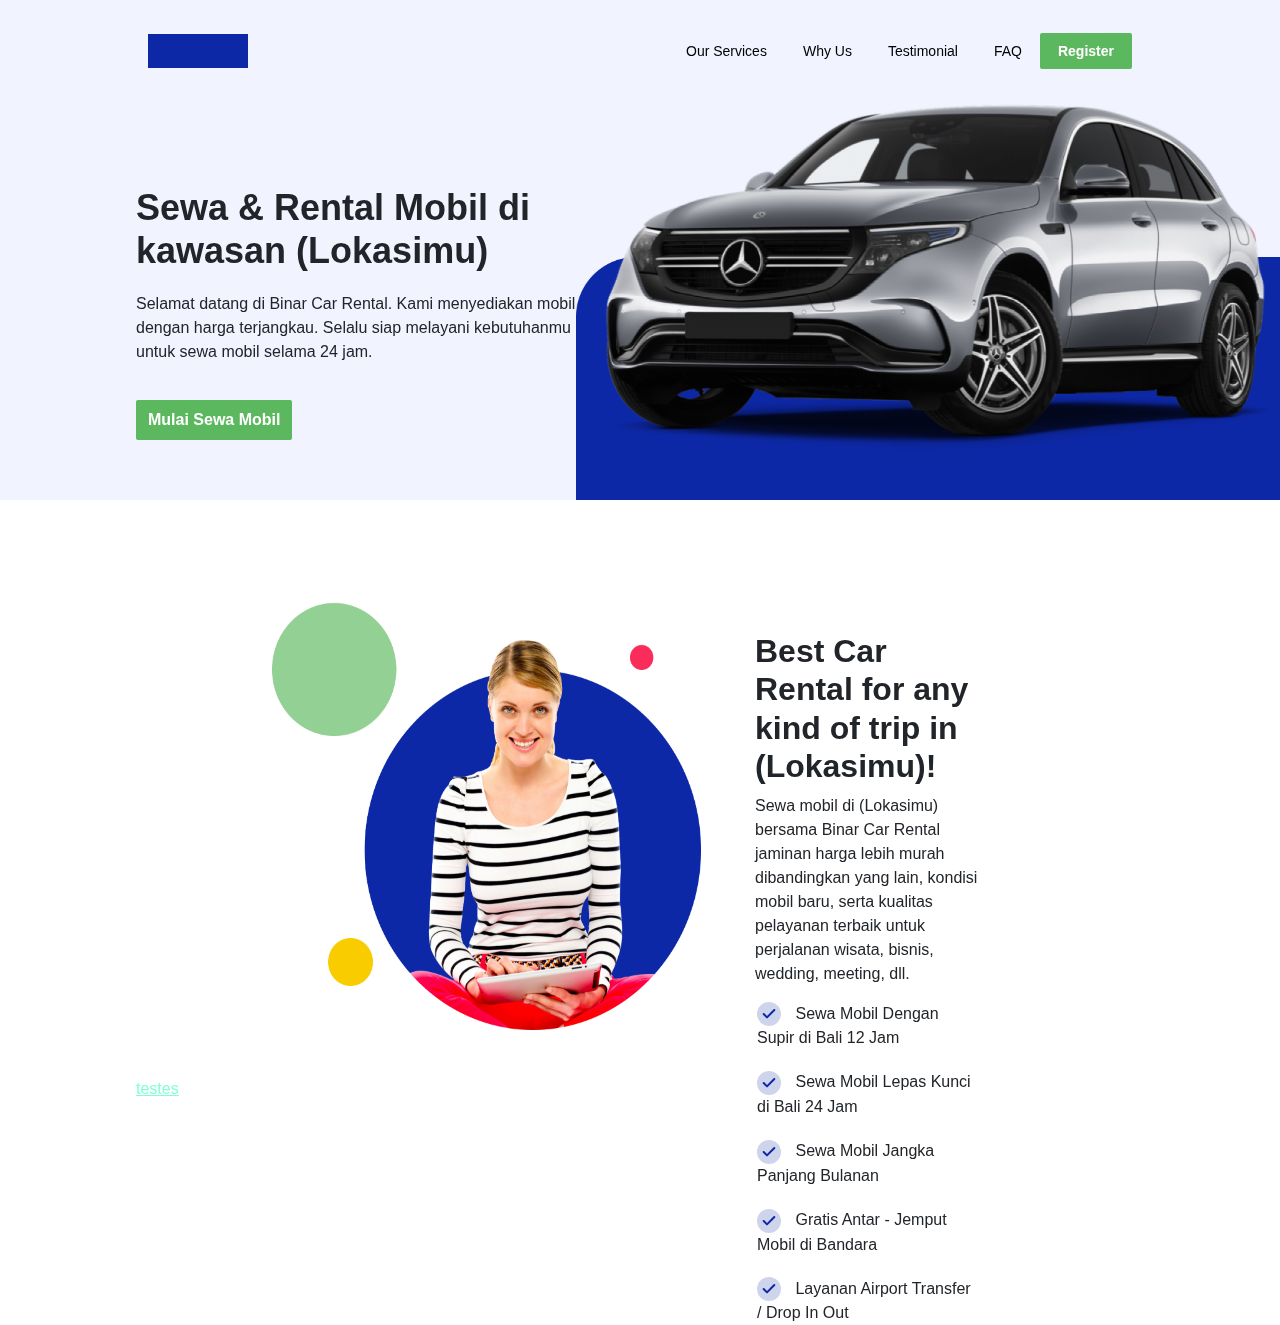
==== challenge-01/index.html @ a41c0e8f "First Commit" ====
<!DOCTYPE html>
<html lang="en">
<head>
    <meta charset="UTF-8">
    <meta name="viewport" content="width=device-width, initial-scale=1.0">
    <title>Document</title>
    <link rel="stylesheet" href="css/bootstrap.min.css">
    <link rel="stylesheet" href="css/style.css">
</head>
<body>
    <div id="hero">
        <nav id="container-navigation" class="navbar navbar-expand-lg">
            <div class="container-fluid">
                <a class="navbar-brand" href="#"></a>
                <button class="navbar-toggler" type="button" data-bs-toggle="collapse" data-bs-target="#navbarNav" aria-controls="navbarNav" aria-expanded="false" aria-label="Toggle navigation">
                    <span class="navbar-toggler-icon"></span>
                </button>            
                <div id="layer"></div>
                <div class="collapse navbar-collapse" id="navbarNav">
                    <ul class="navbar-nav ms-auto">
                        <li class="nav-item">
                            <a class="nav-link active" aria-current="page" href="#">Our Services</a>
                        </li>
                        <li class="nav-item ">
                            <a class="nav-link active" href="#">Why Us</a>
                        </li>
                        <li class="nav-item ">
                            <a class="nav-link active" href="#">Testimonial</a>
                        </li>
                        <li class="nav-item ">
                            <a class="nav-link active" >FAQ</a>
                        </li>
                        <li class="nav-item register-button">
                            <a class="nav-link active" href="#">Register</a>
                        </li>
                    </ul>
                </div>
                <div id="sidebar">
                    <div id="container-sidebar" class="none">
                        halo
                    </div>
                </div>
            </div>
        </nav>
        <div id="hero-content">
            <div id="hero-text">
                <h1>Sewa &amp; Rental Mobil di<br>
                    kawasan (Lokasimu)
                </h1>
                <p>
                    Selamat datang di Binar Car Rental. Kami menyediakan mobil kualitas<br>dengan harga terjangkau. Selalu siap melayani kebutuhanmu<br>untuk sewa mobil selama 24 jam.
                </p>
                <a class="nav-link active" href="#">Mulai Sewa Mobil</a>
            </div>
            <div id="hero-image">
                <img src="img/img_car.png" alt="">
            </div>
        </div>
    <div id="main">
        <div id="main-image">
            <img src="img/img_service.png" alt="">
        </div>
        <div id="main-content">
            <h2>Best Car Rental for any kind of trip in (Lokasimu)!</h2>
            <p>Sewa mobil di (Lokasimu) bersama Binar Car Rental jaminan harga lebih murah dibandingkan yang lain, kondisi mobil baru, serta kualitas pelayanan terbaik untuk perjalanan wisata, bisnis, wedding, meeting, dll.</p>
            <ul>
                <li>
                    <img src="img/check-list.svg" alt="" class="check-icon">
                    <span>Sewa Mobil Dengan Supir di Bali 12 Jam</span>
                </li>
                <li>
                    <img src="img/check-list.svg" alt="" class="check-icon">
                    <span>Sewa Mobil Lepas Kunci di Bali 24 Jam</span>
                </li>
                <li>
                    <img src="img/check-list.svg" alt="" class="check-icon">
                    <span>Sewa Mobil Jangka Panjang Bulanan</span>
                </li>
                <li>
                    <img src="img/check-list.svg" alt="" class="check-icon">
                    <span>Gratis Antar - Jemput Mobil di Bandara</span>
                </li>
                <li>
                    <img src="img/check-list.svg" alt="" class="check-icon">
                    <span>Layanan Airport Transfer / Drop In Out</span>
                </li>
            </ul>
        </div>
    </div>
        <a style="color: aquamarine;" href="https://www.google.com" target="_blank">testes</a>
    </div>
<script src="js/bootstrap.min.js"></script>
<script src="js/script.js"></script>
</body>
</html>
---- challenge-01/css/style.css ----
*{
    font-family: Helvetica;
    padding:0;
    margin:0
    line-height:20px;
}

#container-navigation{
    /* background-color:#F1F3FF; */
}

#hero{
    padding:25px 136px;
    height:500px;
    background-color:#F1F3FF;
    position:relative;
}


#layer{
    position: fixed;
    top: 0;
    bottom: 0;
    left: 0;
    right: 0;
    background-color: black;
    opacity: 0;
    z-index: -1;
    transition: opacity 0.3s ease;
}

.navbar-brand{
    background-color:#0D28A6;
    width:100px;
    height:34px;
}

#sidebar{
    position: fixed;
    top: 0;
    bottom: 0;
    left: 50%;
    right: 0;
    background-color: white;
    opacity: 0.1;
    z-index: -1;
}


#layer.active {
    opacity: 0.4;
    z-index: 1;
}

#sidebar.active{
    opacity: 1;
    z-index: 2;
}

.display{
    display:block;
}

.none{
    display:none;
}

#container-sidebar{
    z-index:4;
    background-color:#0D28A6;
}

#navbarNav ul li{
    padding:0 10px;
    font-weight: 400;
    font-size: 14px;
    line-height:20px;
}

#navbarNav ul li button{
    margin-top:-5px;
}

#navbarNav ul .register-button{
    background-color:#5CB85F;
    font-weight:700;
    border-radius:2px;
}

#navbarNav ul .register-button a{
    color:white;
}

#hero-image{
    position:absolute;
    right:0;
    bottom:0;
}

#hero-image img{
    width:704px;
    height:407px;
}

#hero-text{
    position:absolute;
    bottom:60px;
}

#hero-text h1{
    font-weight:700;
    font-size:36px;
    margin-bottom:20px;
}

#hero-text a{
    background-color:#5CB85F;
    display:inline-block;
    color:white;
    padding:8px 12px;
    border-radius:2px;
    font-weight:700;
    margin-top:20px;
}

#main{
    margin-top:500px;
    padding:25px 136px;
    height:500px;
    position:relative;
    display:flex;
    gap:24px;
}

#main-image img{
    width:429px;
    height:428px;
}

#main-content{
    width:468px;
    padding:30px;
    height:356px;
}

#main-content ul{
    list-style-type:none;
    margin-left:-30px;
}

#main-content ul li{
    margin-bottom:20px;
}

#main-content ul li span{
    margin-left:10px;
}

#main h2{
    font-weight:700;
    
}
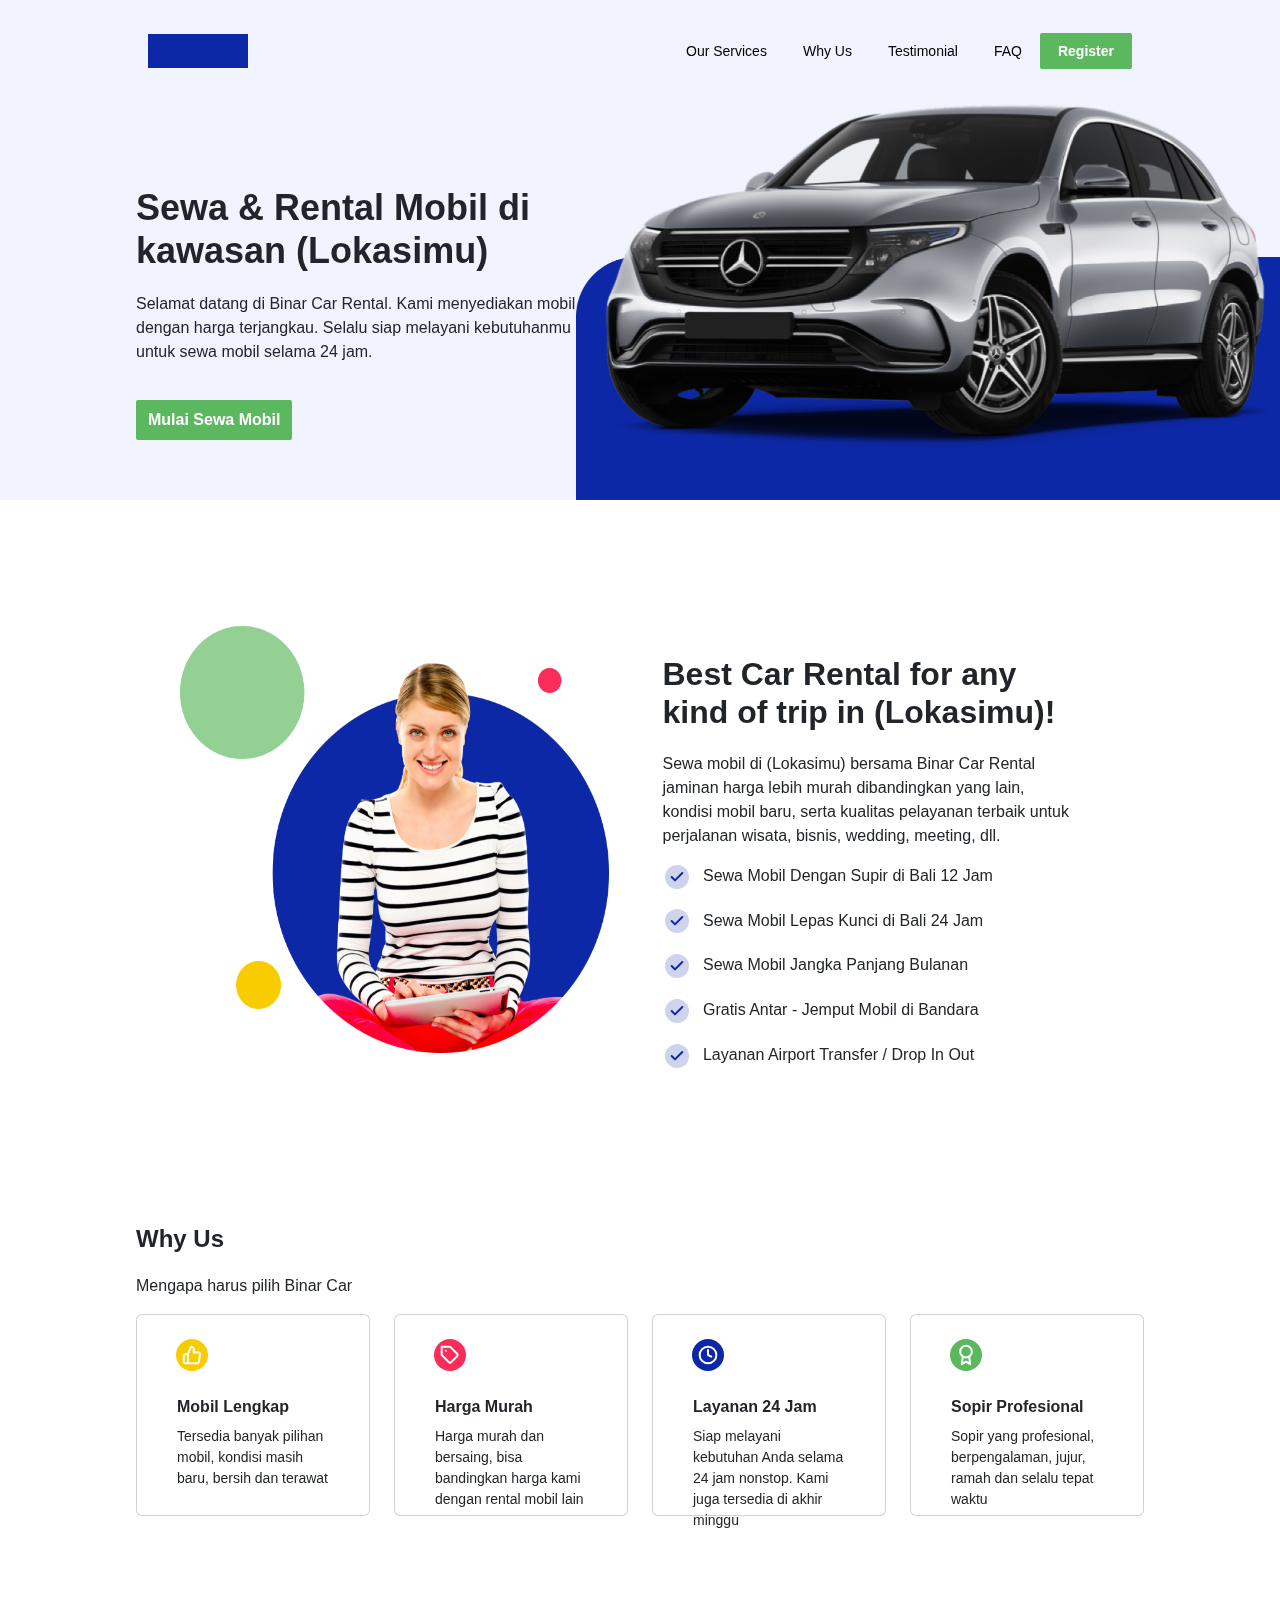
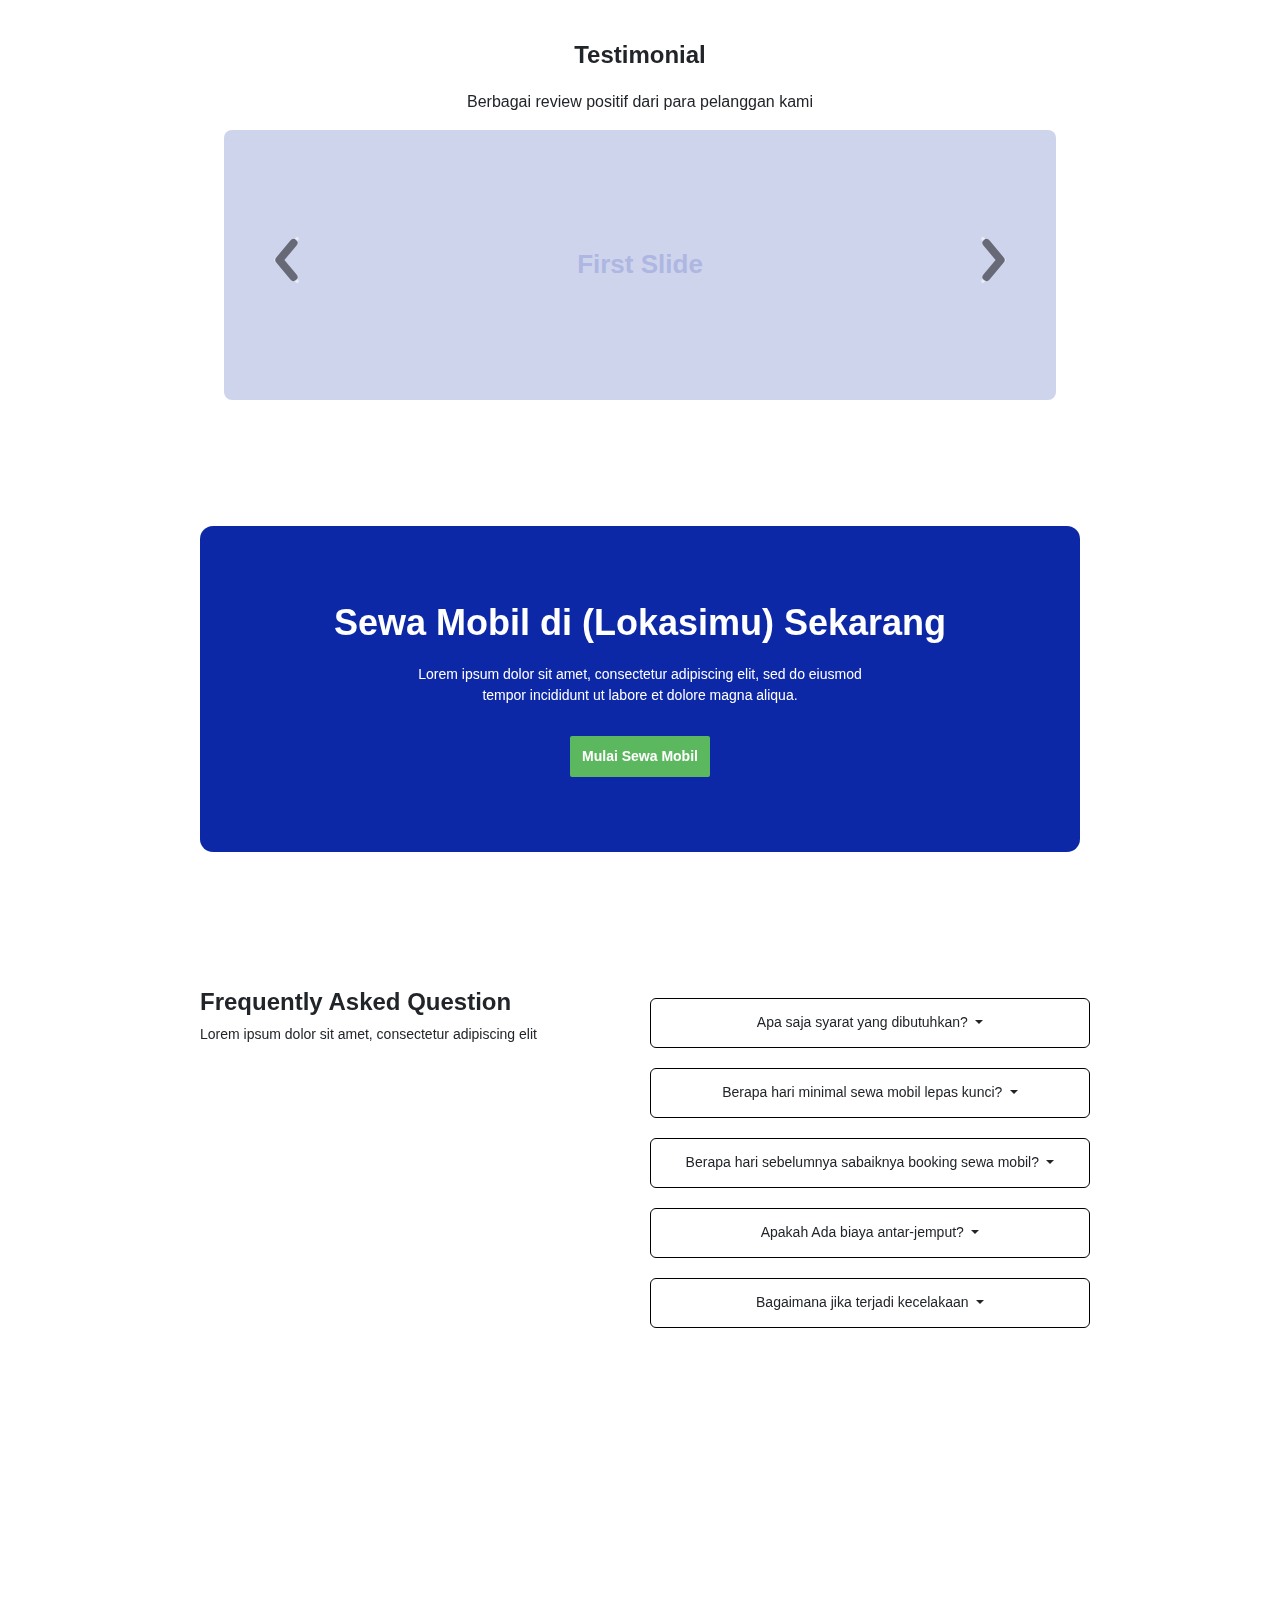
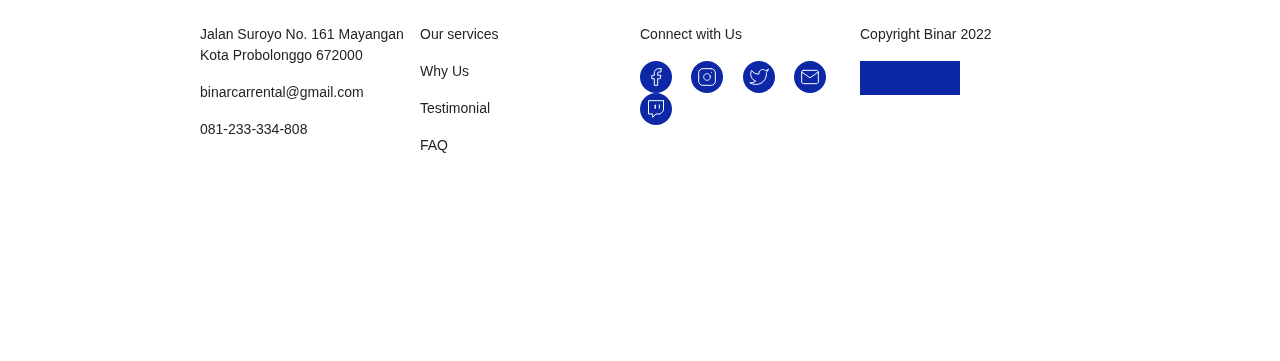
==== commit 6762a8fa: "finishing" ====
--- a/challenge-01/index.html
+++ b/challenge-01/index.html
@@ -6,6 +6,7 @@
     <title>Document</title>
     <link rel="stylesheet" href="css/bootstrap.min.css">
     <link rel="stylesheet" href="css/style.css">
+    <link href="https://cdn.jsdelivr.net/npm/bootstrap@5.3.1/dist/css/bootstrap.min.css" rel="stylesheet" integrity="sha384-4bw+/aepP/YC94hEpVNVgiZdgIC5+VKNBQNGCHeKRQN+PtmoHDEXuppvnDJzQIu9" crossorigin="anonymous">
 </head>
 <body>
     <div id="hero">
@@ -56,7 +57,8 @@
                 <img src="img/img_car.png" alt="">
             </div>
         </div>
-    <div id="main">
+    </div>
+    <div id="main" class="d-flex justify-content-center">
         <div id="main-image">
             <img src="img/img_service.png" alt="">
         </div>
@@ -87,9 +89,149 @@
             </ul>
         </div>
     </div>
-        <a style="color: aquamarine;" href="https://www.google.com" target="_blank">testes</a>
+    <div id="why-us">
+        <h2>Why Us</h2>
+        <p>Mengapa harus pilih Binar Car</p>
+        <div id="card">
+            <div id="card-container" class="row row-cols-1 row-cols-md-4 g-4">
+                <div class="col">
+                  <div class="card p-4">
+                    <img src="img/icon_complete.svg" class="card-img-top" alt="...">
+                    <div class="card-body">
+                      <h5 class="card-title">Mobil Lengkap</h5>
+                      <p class="card-text">Tersedia banyak pilihan mobil, kondisi masih baru, bersih dan terawat</p>
+                    </div>
+                  </div>
+                </div>
+                <div class="col">
+                  <div class="card p-4">
+                    <img src="img//icon_price.svg" class="card-img-top" alt="...">
+                    <div class="card-body">
+                      <h5 class="card-title">Harga Murah</h5>
+                      <p class="card-text">Harga murah dan bersaing, bisa bandingkan harga kami dengan rental mobil lain</p>
+                    </div>
+                  </div>
+                </div>
+                <div class="col">
+                  <div class="card p-4">
+                    <img src="img/icon_24hrs.svg" class="card-img-top" alt="...">
+                    <div class="card-body">
+                      <h5 class="card-title">Layanan 24 Jam</h5>
+                      <p class="card-text">Siap melayani kebutuhan Anda selama 24 jam nonstop. Kami juga tersedia di akhir minggu</p>
+                    </div>
+                  </div>
+                </div>
+                <div class="col">
+                  <div class="card p-4">
+                    <img src="img/icon_professional.svg" class="card-img-top" alt="...">
+                    <div class="card-body">
+                      <h5 class="card-title">Sopir Profesional</h5>
+                      <p class="card-text">Sopir yang profesional, berpengalaman, jujur, ramah dan selalu tepat waktu</p>
+                    </div>
+                  </div>
+                </div>
+              </div>
+        </div>
+    </div>
+    <div id="testimonial">
+        <h2>Testimonial</h2>
+        <p>Berbagai review positif dari para pelanggan kami</p>
+        
+        <div id="carouselExample" class="carousel slide">
+            <div class="carousel-inner">
+                <div class="carousel-item active">
+                    <div class="w-100">
+                        <p>First Slide</p>
+                    </div>
+                </div>
+                <div class="carousel-item">
+                  <div class="w-100">
+                        <p>Second Slide</p>
+                    </div>
+                </div>
+                <div class="carousel-item">
+                    <div class="w-100">
+                        <p>Third Slide</p>
+                    </div>
+                </div>
+            </div>
+            <button class="carousel-control-prev" type="button" data-bs-target="#carouselExample" data-bs-slide="prev">
+              <img src="img/Left button.svg" class="carousel-control-prev-icon" aria-hidden="true">
+              <span class="visually-hidden">Previous</span>
+            </button>
+            <button class="carousel-control-next" type="button" data-bs-target="#carouselExample" data-bs-slide="next">
+              <img src="img/Right button.svg" class="carousel-control-next-icon" aria-hidden="true">
+              <span class="visually-hidden">Next</span>
+            </button>
+          </div>
+    
+        </div>
+    </div>
+    <div id="started">
+        <div id="container-started">
+            <div id="started-content">
+                <h2>Sewa Mobil di (Lokasimu) Sekarang</h2>
+                <p>Lorem ipsum dolor sit amet, consectetur adipiscing elit, sed do eiusmod tempor incididunt ut labore et dolore magna aliqua. </p>
+                <a id="rentcar" class="nav-link active" href="#">Mulai Sewa Mobil</a>
+            </div>
+        </div>
+    </div>
+    <div id="fqa">
+        <div id="container-fqa">
+            <div id="left-fqa">
+                <h2>Frequently Asked Question</h2>
+                <p>Lorem ipsum dolor sit amet, consectetur adipiscing elit</p>
+            </div>
+            <div id="right-fqa" class="dropdown">
+                <button class="btn dropdown-toggle" type="button" data-bs-toggle="dropdown" aria-expanded="false">
+                    Apa saja syarat yang dibutuhkan?
+                </button>
+                <button class="btn dropdown-toggle" type="button" data-bs-toggle="dropdown" aria-expanded="false">
+                    Berapa hari minimal sewa mobil lepas kunci?
+                </button>
+                <button class="btn dropdown-toggle" type="button" data-bs-toggle="dropdown" aria-expanded="false">
+                    Berapa hari sebelumnya sabaiknya booking sewa mobil?
+                </button>
+                <button class="btn dropdown-toggle" type="button" data-bs-toggle="dropdown" aria-expanded="false">
+                    Apakah Ada biaya antar-jemput?
+                </button>
+                <button class="btn dropdown-toggle" type="button" data-bs-toggle="dropdown" aria-expanded="false">
+                    Bagaimana jika terjadi kecelakaan
+                </button>
+            </div>
+        </div>
+    </div>
+    <div id="footer">
+        <div id="container-footer">
+            <div>
+                <p>Jalan Suroyo No. 161 Mayangan Kota Probolonggo 672000</p>
+                <p>binarcarrental@gmail.com</p>
+                <p>081-233-334-808</p>
+            </div>
+            <div>
+                <p>Our services</p>
+                <p>Why Us</p>
+                <p>Testimonial</p>
+                <p>FAQ</p>
+            </div>
+            <div>
+                <p>Connect with Us</p>
+                <div class="social">
+                    <img src="img/icon_facebook.svg" alt="">
+                    <img src="img/icon_instagram.svg" alt="">
+                    <img src="img/icon_twitter.svg" alt="">
+                    <img src="img/icon_mail.svg" alt="">
+                    <img src="img/icon_twitch.svg" alt="">
+                </div>
+            </div>
+            <div>
+                <p>Copyright Binar 2022</p>
+                <a id="copyright" href="#"></a>
+            </div>
+        </div>
     </div>
 <script src="js/bootstrap.min.js"></script>
 <script src="js/script.js"></script>
+<script src="https://cdn.jsdelivr.net/npm/bootstrap@5.3.1/dist/js/bootstrap.bundle.min.js" integrity="sha384-HwwvtgBNo3bZJJLYd8oVXjrBZt8cqVSpeBNS5n7C8IVInixGAoxmnlMuBnhbgrkm" crossorigin="anonymous"></script>
 </body>
 </html>
--- a/challenge-01/css/style.css
+++ b/challenge-01/css/style.css
@@ -3,6 +3,7 @@
     padding:0;
     margin:0
     line-height:20px;
+    /* border:1px solid black; */
 }
 
 #container-navigation{
@@ -124,7 +125,7 @@
 }
 
 #main{
-    margin-top:500px;
+    margin-top:100px;
     padding:25px 136px;
     height:500px;
     position:relative;
@@ -157,6 +158,184 @@
 }
 
 #main h2{
-    font-weight:700;
-    
-}
+    font-weight:700; 
+    margin-bottom:20px;  
+}
+
+#why-us{
+    margin-top:100px;
+    padding:25px 136px;
+}
+
+#why-us h2{
+    font-size:24px;
+    font-weight:700;
+    margin-bottom:20px;
+}
+
+#card img{
+    width:32px;
+    margin-left:15px;
+}
+
+#card .card-title{
+    font-size:16px;
+    font-weight:700;
+    margin: 10px 0;
+}
+
+#card .card-text{
+    font-size:14px;
+}
+
+#card-container .card-body{
+    height:120px;
+}
+
+#testimonial {
+    width:832px;
+    margin:auto;
+    text-align:center;
+    margin-top:100px;
+}
+
+#testimonial h2{
+    font-size:24px;
+    font-weight:700;
+    margin-bottom:20px;
+}
+
+#testimonial .review{
+    background-color:blue;   
+}
+
+#carouselExample{
+    height:260px;
+}
+
+#carouselExample button img{
+    width:56.77px;
+    height:68px;
+}
+
+.carousel-item div{
+    background-color:#CFD4ED;
+    height:270px;
+    display:flex;
+    border-radius:8px;
+}
+
+.carousel-item div p{
+    margin:auto;
+    font-size:26px;
+    font-weight:700;
+    color:#AEB7E1;
+}
+
+#started {
+    height:326px;
+    background-color: #0D28A6;
+    margin:136px 200px;
+    border-radius:13px;
+    display:flex;
+}
+
+#container-started{
+    margin:auto;
+    text-align:center;
+}
+
+#container-started h2{
+    font-weight:700;
+    font-size:36px;
+    color:white;
+    margin-bottom:20px;
+}
+
+#container-started p{
+    color:white;
+    font-size:14px;
+    margin:auto;
+    font-weight:300;
+    width:468px;
+}
+
+#rentcar{
+    background-color:#5CB85F;
+    color:white;
+    width:140px;
+    padding:10px;
+    margin:auto;
+    border-radius:2px;
+    font-size:14px;
+    font-weight:700;
+    margin-top:30px;
+}
+
+#fqa {
+    margin:136px 200px;
+    height:500px;
+}
+
+#container-fqa{
+    display:flex;
+    flex-wrap:wrap;
+}
+
+#container-fqa div{
+    width:50%;
+    height:500px;
+}
+
+#left-fqa h2{
+    font-size:24px;
+    font-weight:700;
+}
+
+#left-fqa p{
+    font-size:14px;
+}
+
+#right-fqa button{
+    width:100%;
+    display:inline-block;
+    margin:10px;
+    border:1px solid black;
+    height:50px;
+    font-size:14px;
+}
+
+#footer{
+    margin:136px 200px 0 200px;
+    height:300px;
+}
+
+#container-footer{
+    display:flex;
+    flex-wrap:wrap;
+}
+
+#container-footer div{
+    height:300px;
+    width:calc(100%/4);
+}
+
+#container-footer div p{
+    font-size:14px;
+}
+
+#container-footer div .social{
+    width:100%;
+}
+
+#container-footer div .social img{
+    margin-right:15px;
+    width:32px;
+}
+
+#container-footer #copyright{
+    background-color:#0D28A6;
+    width:100px;
+    height:34px;
+    display:inline-block;
+}